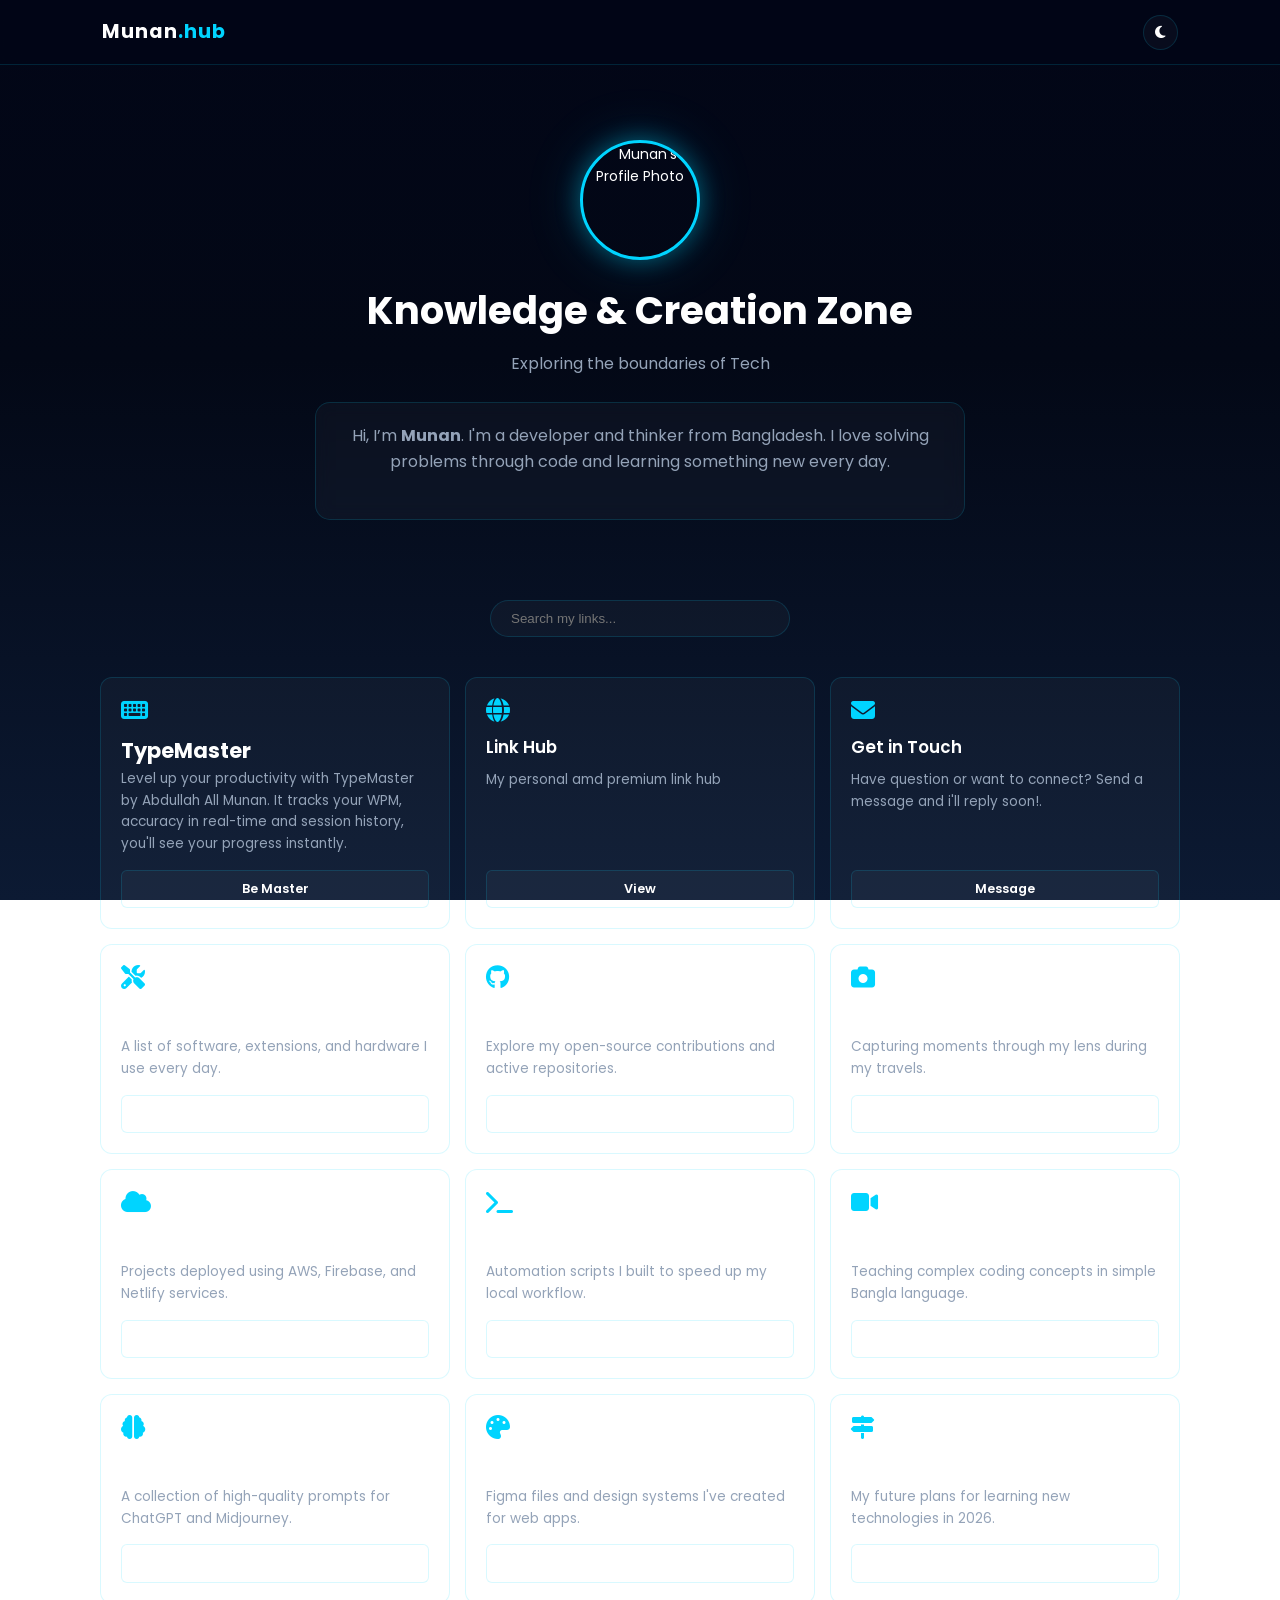
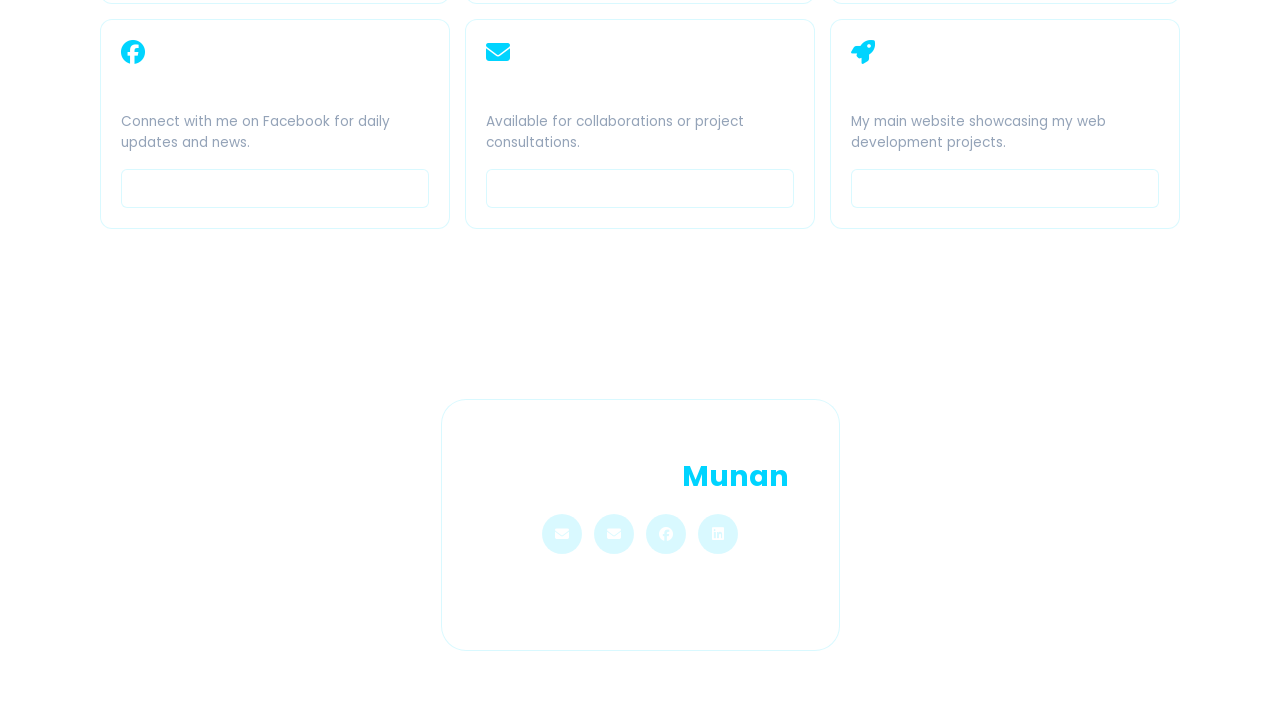
==== index.html @ fcc2771f "Fix HTML encoding issues in index.html" ====
<!DOCTYPE html>
<html lang="en">
<head>
    <meta charset="UTF-8">
    <meta name="viewport" content="width=device-width, initial-scale=1.0">
    <title>Munan | Link Hub 2026</title>
    
    <link href="https://fonts.googleapis.com/css2?family=Hind+Siliguri:wght@400;600&family=Poppins:wght@300;400;600;700&display=swap" rel="stylesheet">
    <link rel="stylesheet" href="https://cdnjs.cloudflare.com/ajax/libs/font-awesome/6.4.0/css/all.min.css">

    <style>
        /* সব লিঙ্কের আন্ডারলাইন সরবে */
                a {
                 text-decoration: none; transition: 0.3s; /* মসৃণ পরিবর্তনের জন্য */
                  }

        /* মাউস কার্সর লিঙ্কের ওপর নিলে আন্ডারলাইন দেখা যাবে */
                a:hover {
                 text-decoration: underline;
                        }



/* --- PROFILE PHOTO --- */
.profile-photo-wrap {
    display: flex;
    justify-content: center;
    margin-bottom: 20px;
}
.profile-photo {
    width: 120px;
    height: 120px;
    border-radius: 50%;
    border: 3px solid var(--accent);
    box-shadow: 0 0 25px rgba(0, 212, 255, 0.4), 0 0 60px rgba(0, 212, 255, 0.15);
    object-fit: cover;
    display: block;
    transition: transform 0.3s ease, box-shadow 0.3s ease;
}
.profile-photo:hover {
    transform: scale(1.06);
    box-shadow: 0 0 40px rgba(0, 212, 255, 0.65), 0 0 80px rgba(0, 212, 255, 0.2);
}







        /* --- DYNAMIC THEME VARIABLES --- */
        :root {
            /* DARK MODE: Black to Deep Blue Mid */
            --main-bg: linear-gradient(180deg, #020617 0%, #030816 40%, #0c1a33 100%);
            --card-bg: rgba(255, 255, 255, 0.03);
            --card-border: rgba(0, 212, 255, 0.15);
            --text-main: #ffffff;
            --text-muted: #94a3b8;
            --accent: #00d4ff;
            --nav-bg: rgba(2, 6, 23, 0.85);
        }

        [data-theme="light"] {
            /* LIGHT MODE: Ocean Blue to White */
            --main-bg: linear-gradient(180deg, #0ea5e9 0%, #bae6fd 50%, #ffffff 100%);
            --card-bg: rgba(255, 255, 255, 0.5);
            --card-border: rgba(14, 165, 233, 0.25);
            --text-main: #0f172a;
            --text-muted: #334155;
            --accent: #0284c7;
            --nav-bg: rgba(14, 165, 233, 0.85);
        }

        * { margin: 0; padding: 0; box-sizing: border-box; }

        body {
            background: var(--main-bg);
            background-attachment: fixed;
            color: var(--text-main);
            font-family: 'Poppins', 'Hind Siliguri', sans-serif;
            transition: background 0.5s ease;
            line-height: 1.6;
            font-size: 14px;
        }

        /* --- SMART NAVBAR --- */
        .navbar {
            display: flex; justify-content: space-between; align-items: center;
            padding: 0 8%; height: 65px; background: var(--nav-bg);
            backdrop-filter: blur(15px); position: fixed; width: 100%; top: 0;
            z-index: 1000; border-bottom: 1px solid var(--card-border);
            transition: top 0.4s ease;
        }
        .navbar-hidden { top: -80px; }
        .logo { font-size: 1.2rem; font-weight: 700; letter-spacing: 1px; }
        .logo span { color: var(--accent); }

        .theme-toggle {
            cursor: pointer; width: 35px; height: 35px; display: flex;
            align-items: center; justify-content: center; background: var(--card-bg);
            border: 1px solid var(--card-border); border-radius: 50%; color: var(--text-main);
        }

        /* --- HERO & INTRO --- */
        .hero { padding: 140px 20px 40px; text-align: center; }
        .hero h1 { font-size: 2.4rem; margin-bottom: 10px; font-weight: 700; }
        .hero p { font-size: 1rem; color: var(--text-muted); margin-bottom: 25px; }

        .intro-box {
            max-width: 650px; margin: 0 auto 40px; padding: 20px;
            background: var(--card-bg); border: 1px solid var(--card-border);
            border-radius: 15px; backdrop-filter: blur(8px); font-size: 0.9rem;
        }

        /* --- SEARCH --- */
        .search-wrap { display: flex; justify-content: center; margin-bottom: 40px; }
        #search {
            width: 300px; padding: 10px 20px; border-radius: 25px;
            border: 1px solid var(--card-border); background: var(--card-bg);
            color: var(--text-main); outline: none; transition: 0.3s;
        }
        #search:focus { border-color: var(--accent); width: 350px; }

        /* --- GRID --- */
        .container { max-width: 1200px; margin: 0 auto; padding-bottom: 60px; }
        .grid {
            display: grid;
            grid-template-columns: repeat(auto-fit, minmax(260px, 1fr));
            gap: 15px; padding: 0 5%;
        }

        .card {
            background: var(--card-bg); border: 1px solid var(--card-border);
            border-radius: 12px; padding: 20px; transition: all 0.3s ease;
            display: flex; flex-direction: column; align-items: flex-start;
        }
        .card:hover {
            transform: translateY(-5px); border-color: var(--accent);
            box-shadow: 0 10px 25px rgba(0,0,0,0.15);
            background: rgba(255, 255, 255, 0.05);
        }
        [data-theme="light"] .card:hover { background: rgba(255, 255, 255, 0.8); }

        .card i { font-size: 1.5rem; color: var(--accent); margin-bottom: 12px; }
        .card h3 { font-size: 1.05rem; margin-bottom: 8px; font-weight: 600; }
        .card p { font-size: 0.85rem; color: var(--text-muted); margin-bottom: 15px; flex-grow: 1; }

        .btn {
            width: 100%; text-align: center; padding: 8px;
            background: var(--card-bg); border: 1px solid var(--card-border);
            border-radius: 6px; color: var(--text-main); font-size: 0.8rem;
            font-weight: 600; transition: 0.3s;
        }
        .btn:hover { background: var(--accent); color: #fff; border-color: var(--accent); }

        /* --- GORGEOUS FOOTER --- */
        footer { margin-top: 50px; padding: 60px 0; text-align: center; }
        .footer-card {
            background: var(--card-bg); border: 1px solid var(--card-border);
            display: inline-block; padding: 35px 50px; border-radius: 25px;
            backdrop-filter: blur(15px); transition: 0.3s;
        }
        .footer-card:hover { border-color: var(--accent); box-shadow: 0 0 30px var(--card-border); }
        .footer-card h2 { font-size: 1.8rem; margin-bottom: 8px; }
        .footer-card h2 span { color: var(--accent); }
        
        .socials { display: flex; gap: 12px; justify-content: center; margin: 15px 0; }
        .socials a {
            width: 40px; height: 40px; background: var(--card-border);
            display: flex; align-items: center; justify-content: center;
            border-radius: 50%; transition: 0.3s; color: var(--text-main);
        }
        .socials a:hover { background: var(--accent); color: white; transform: rotate(360deg); }

        @media (max-width: 768px) {
            .hero h1 { font-size: 1.8rem; }
            .grid { grid-template-columns: 1fr; }
        }
    </style>
</head>
<body>

    <nav class="navbar" id="navbar">
        <div class="logo">Munan<span>.hub</span></div>
        <div class="theme-toggle" id="themeBtn">
            <i class="fas fa-moon"></i>
        </div>
    </nav>

    <header class="hero">


<!-- Round Profile Photo -->
<div class="profile-photo-wrap">
    <img 
        src="Image.jpeg" 
        alt="Munan's Profile Photo" 
        class="profile-photo"
    >



</div>

        <h1>Knowledge & Creation Zone</h1>
        <p>Exploring the boundaries of Tech</p>
        
        <div class="intro-box">
            <p>
                Hi, I’m <strong>Munan</strong>. I'm a developer and thinker from Bangladesh. 
                 I love solving problems through code and learning something new every day.
            </p>
        </div>
    </header>

    <div class="search-wrap">
        <input type="text" id="search" placeholder="Search my links...">
    </div>

    <section class="container">
        <div class="grid" id="linkGrid">
            
            


            <div class="card">
                <i class="fas fa-keyboard"></i>
                <h2>TypeMaster</h2>
                <p>Level up your productivity with TypeMaster by Abdullah All Munan. 
                    It tracks your WPM, accuracy in real-time
                    and session history, you'll see your progress instantly.
                    </p>
                <a href="TypeMaster.html" class="btn" style="text-decoration: none;" >Be Master</a>
            </div>



            <div class="card">
                <i class="fas fa-globe"></i>
                <h3>Link Hub</h3>
                <p> My personal amd premium link hub</p>
                <a href="part1.html" class="btn">View</a>
            </div>

            <div class="card">
                <i class="fas fa-envelope"></i>
                <h3>Get in Touch</h3>
                <p>Have question or want to connect? Send a message and i'll reply soon!.</p>
                <a href="contact.html" class="btn">Message</a>
            </div>


            <div class="card">
                <i class="fas fa-tools"></i>
                <h3>My Toolbox</h3>
                <p>A list of software, extensions, and hardware I use every day.</p>
                <a href="https://facebook.com" class="btn">Check Tools</a>
            </div>

            <div class="card">
                <i class="fab fa-github"></i>
                <h3>GitHub Profile</h3>
                <p>Explore my open-source contributions and active repositories.</p>
                <a href="https://github.com" class="btn">Follow GitHub</a>
            </div>

            <div class="card">
                <i class="fas fa-camera"></i>
                <h3>Photography</h3>
                <p>Capturing moments through my lens during my travels.</p>
                <a href="https://facebook.com" class="btn">View Gallery</a>
            </div>

            <div class="card">
                <i class="fas fa-cloud"></i>
                <h3>Cloud Skills</h3>
                <p>Projects deployed using AWS, Firebase, and Netlify services.</p>
                <a href="https://facebook.com" class="btn">See Deploys</a>
            </div>

            <div class="card">
                <i class="fas fa-terminal"></i>
                <h3>CLI Utilities</h3>
                <p>Automation scripts I built to speed up my local workflow.</p>
                <a href="https://facebook.com" class="btn">Get Scripts</a>
            </div>

            <div class="card">
                <i class="fas fa-video"></i>
                <h3>Video Tutorials</h3>
                <p>Teaching complex coding concepts in simple Bangla language.</p>
                <a href="https://facebook.com" class="btn">Watch YouTube</a>
            </div>

            <div class="card">
                <i class="fas fa-brain"></i>
                <h3>AI Prompts</h3>
                <p>A collection of high-quality prompts for ChatGPT and Midjourney.</p>
                <a href="https://facebook.com" class="btn">Get Prompts</a>
            </div>

            <div class="card">
                <i class="fas fa-palette"></i>
                <h3>UI Designs</h3>
                <p>Figma files and design systems I've created for web apps.</p>
                <a href="https://facebook.com" class="btn">See Design</a>
            </div>

            <div class="card">
                <i class="fas fa-map-signs"></i>
                <h3>Roadmap</h3>
                <p>My future plans for learning new technologies in 2026.</p>
                <a href="https://facebook.com" class="btn">View Path</a>
            </div>

            <div class="card">
                <i class="fab fa-facebook"></i>
                <h3>Social Media</h3>
                <p>Connect with me on Facebook for daily updates and news.</p>
                <a href="https://facebook.com" class="btn">Connect</a>
            </div>

            <div class="card">
                <i class="fas fa-envelope"></i>
                <h3>Contact Me</h3>
                <p>Available for collaborations or project consultations.</p>
                <a href="mailto:allmunanabdullah@gmail.com" class="btn">Send Email</a>
            </div>
            <div class="card">
                <i class="fas fa-rocket"></i>
                <h3>Personal Portfolio</h3>
                <p>My main website showcasing my web development projects.</p>
                <a href="https://munan07.github.io/firstweb/" class="btn">Visit Website</a>
            </div>

        </div>
    </section>

    <footer>
        <div class="footer-card">
            <p style="text-transform: uppercase; letter-spacing: 2px; font-size: 0.7rem; opacity: 0.7;">Developed By</p>
            <h2>Abdullah All <span>Munan</span></h2>
            
            <div class="socials">
                <a href="mailto:allmunanabdullah@gmail.com"><i class="fas fa-envelope"></i></a>
                <a href="contact.html"><i class="fas fa-envelope"></i></a>
                <a href="https://www.facebook.com/share/18E4oCwqfT/"><i class="fab fa-facebook"></i></a>
                <a href="https://www.linkedin.com/in/abdullah-all-munan-b447133b2?utm_source=share&utm_campaign=share_via&utm_content=profile&utm_medium=android_app"><i class="fab fa-linkedin"></i></a>
            </div>

            <div style="font-size: 0.8rem; margin-top: 20px; opacity: 0.6;">
                <p>Location: Bangladesh</p>
                <p>© 2026 Interactive Portal</p>
            </div>
        </div>
    </footer>

    <script>
        // 1. Theme Toggle Logic
        const themeBtn = document.getElementById('themeBtn');
        const icon = themeBtn.querySelector('i');
        
        themeBtn.onclick = () => {
            if(document.body.getAttribute('data-theme') === 'light') {
                document.body.removeAttribute('data-theme');
                icon.className = 'fas fa-moon';
            } else {
                document.body.setAttribute('data-theme', 'light');
                icon.className = 'fas fa-sun';
            }
        };

        // 2. Hide Navbar on Scroll
        let lastScroll = window.scrollY;
        window.onscroll = () => {
            const nav = document.getElementById('navbar');
            if (window.scrollY > lastScroll && window.scrollY > 100) {
                nav.classList.add('navbar-hidden');
            } else {
                nav.classList.remove('navbar-hidden');
            }
            lastScroll = window.scrollY;
        };

        // 3. Search Filter Logic
        document.getElementById('search').onkeyup = function() {
            let val = this.value.toLowerCase();
            document.querySelectorAll('.card').forEach(card => {
                let text = card.innerText.toLowerCase();
                card.style.display = text.includes(val) ? "flex" : "none";
            });
        };
    </script>
</body>

</html>
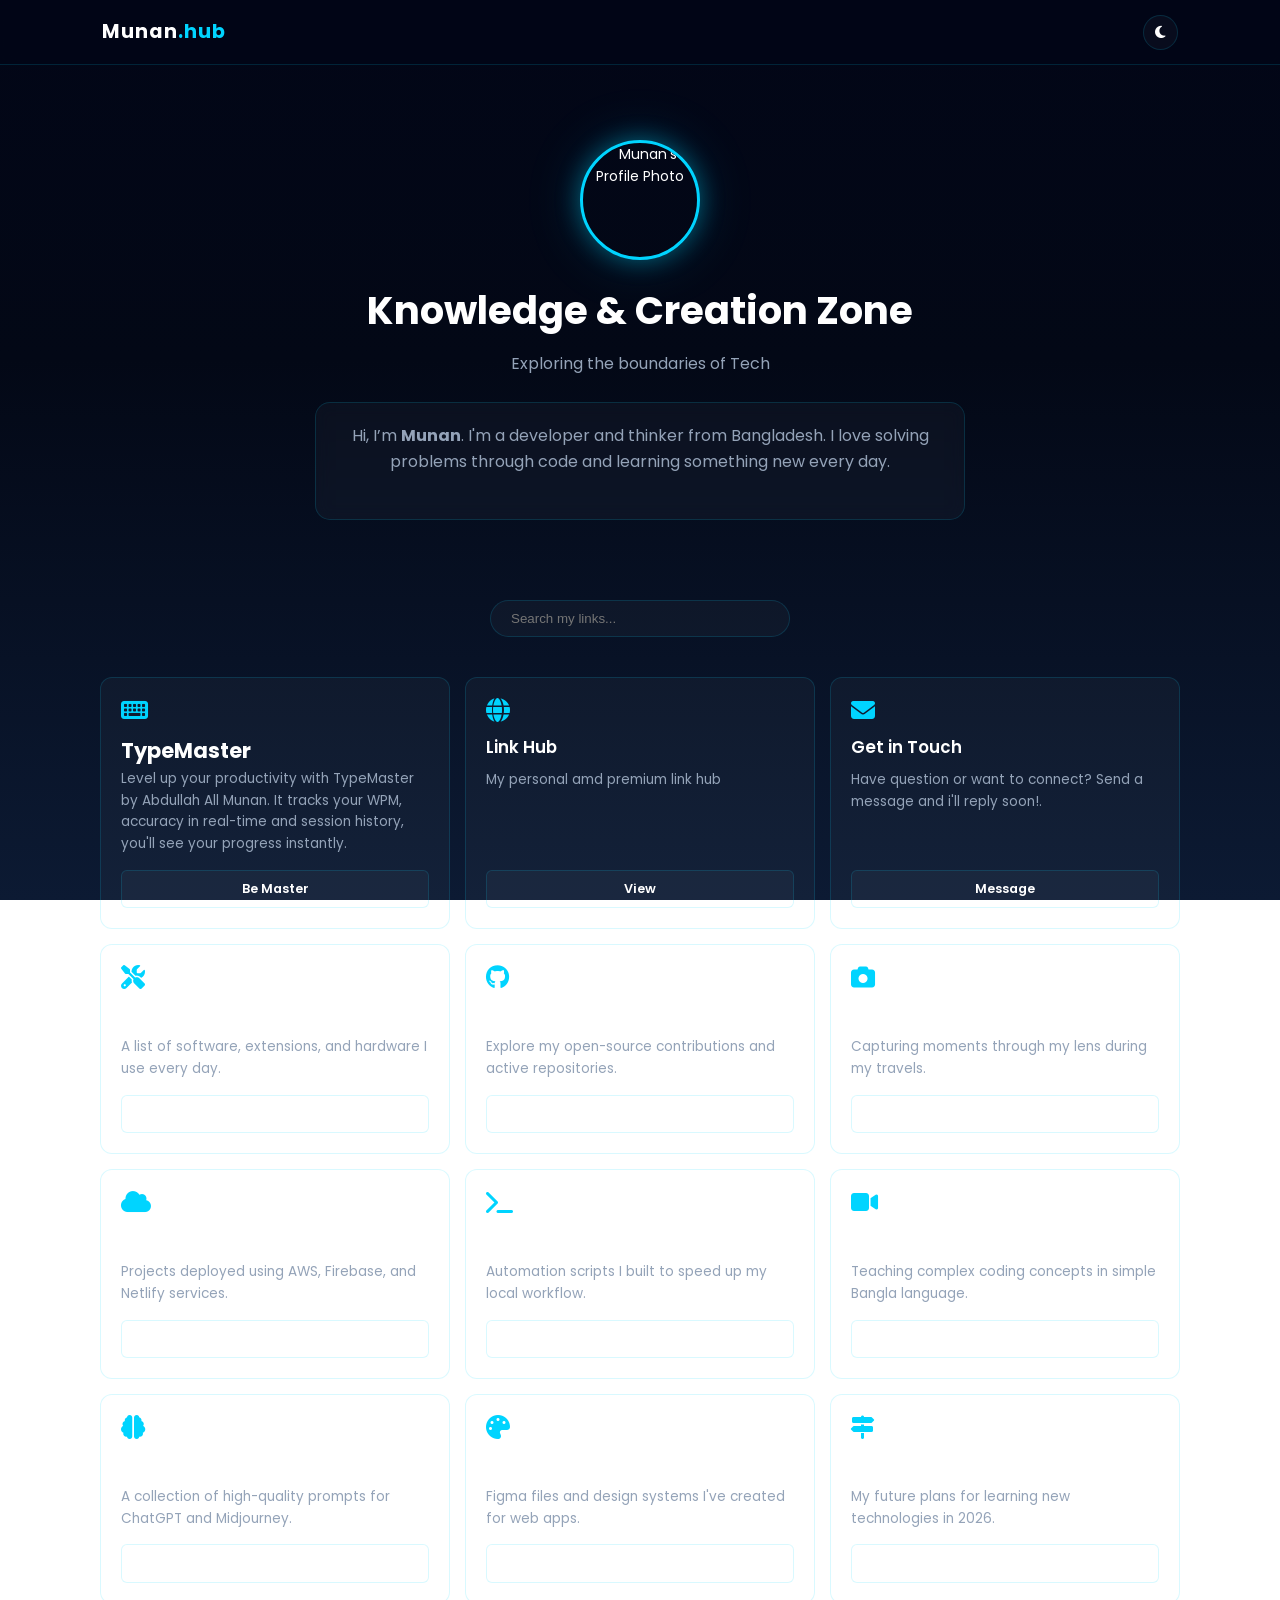
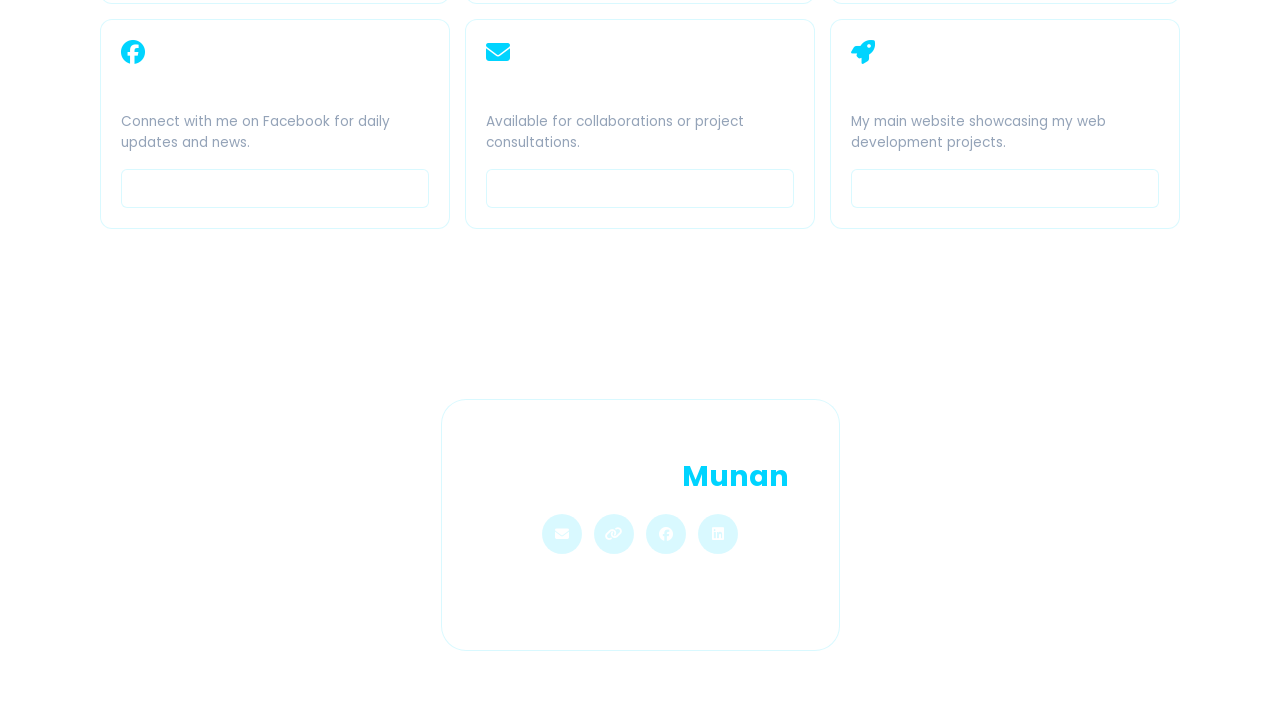
==== commit 6edba6af: "Fix HTML encoding issues in index.html" ====
--- a/index.html
+++ b/index.html
@@ -343,7 +343,7 @@
             
             <div class="socials">
                 <a href="mailto:allmunanabdullah@gmail.com"><i class="fas fa-envelope"></i></a>
-                <a href="contact.html"><i class="fas fa-envelope"></i></a>
+                <a href="contact.html"><i class="fas fa-link"></i></a>
                 <a href="https://www.facebook.com/share/18E4oCwqfT/"><i class="fab fa-facebook"></i></a>
                 <a href="https://www.linkedin.com/in/abdullah-all-munan-b447133b2?utm_source=share&utm_campaign=share_via&utm_content=profile&utm_medium=android_app"><i class="fab fa-linkedin"></i></a>
             </div>
@@ -374,7 +374,7 @@
         let lastScroll = window.scrollY;
         window.onscroll = () => {
             const nav = document.getElementById('navbar');
-            if (window.scrollY > lastScroll && window.scrollY > 100) {
+            if (window.scrollY > lastScroll && window.scrollY > 70) {
                 nav.classList.add('navbar-hidden');
             } else {
                 nav.classList.remove('navbar-hidden');
@@ -394,3 +394,4 @@
 </body>
 
 </html>
+
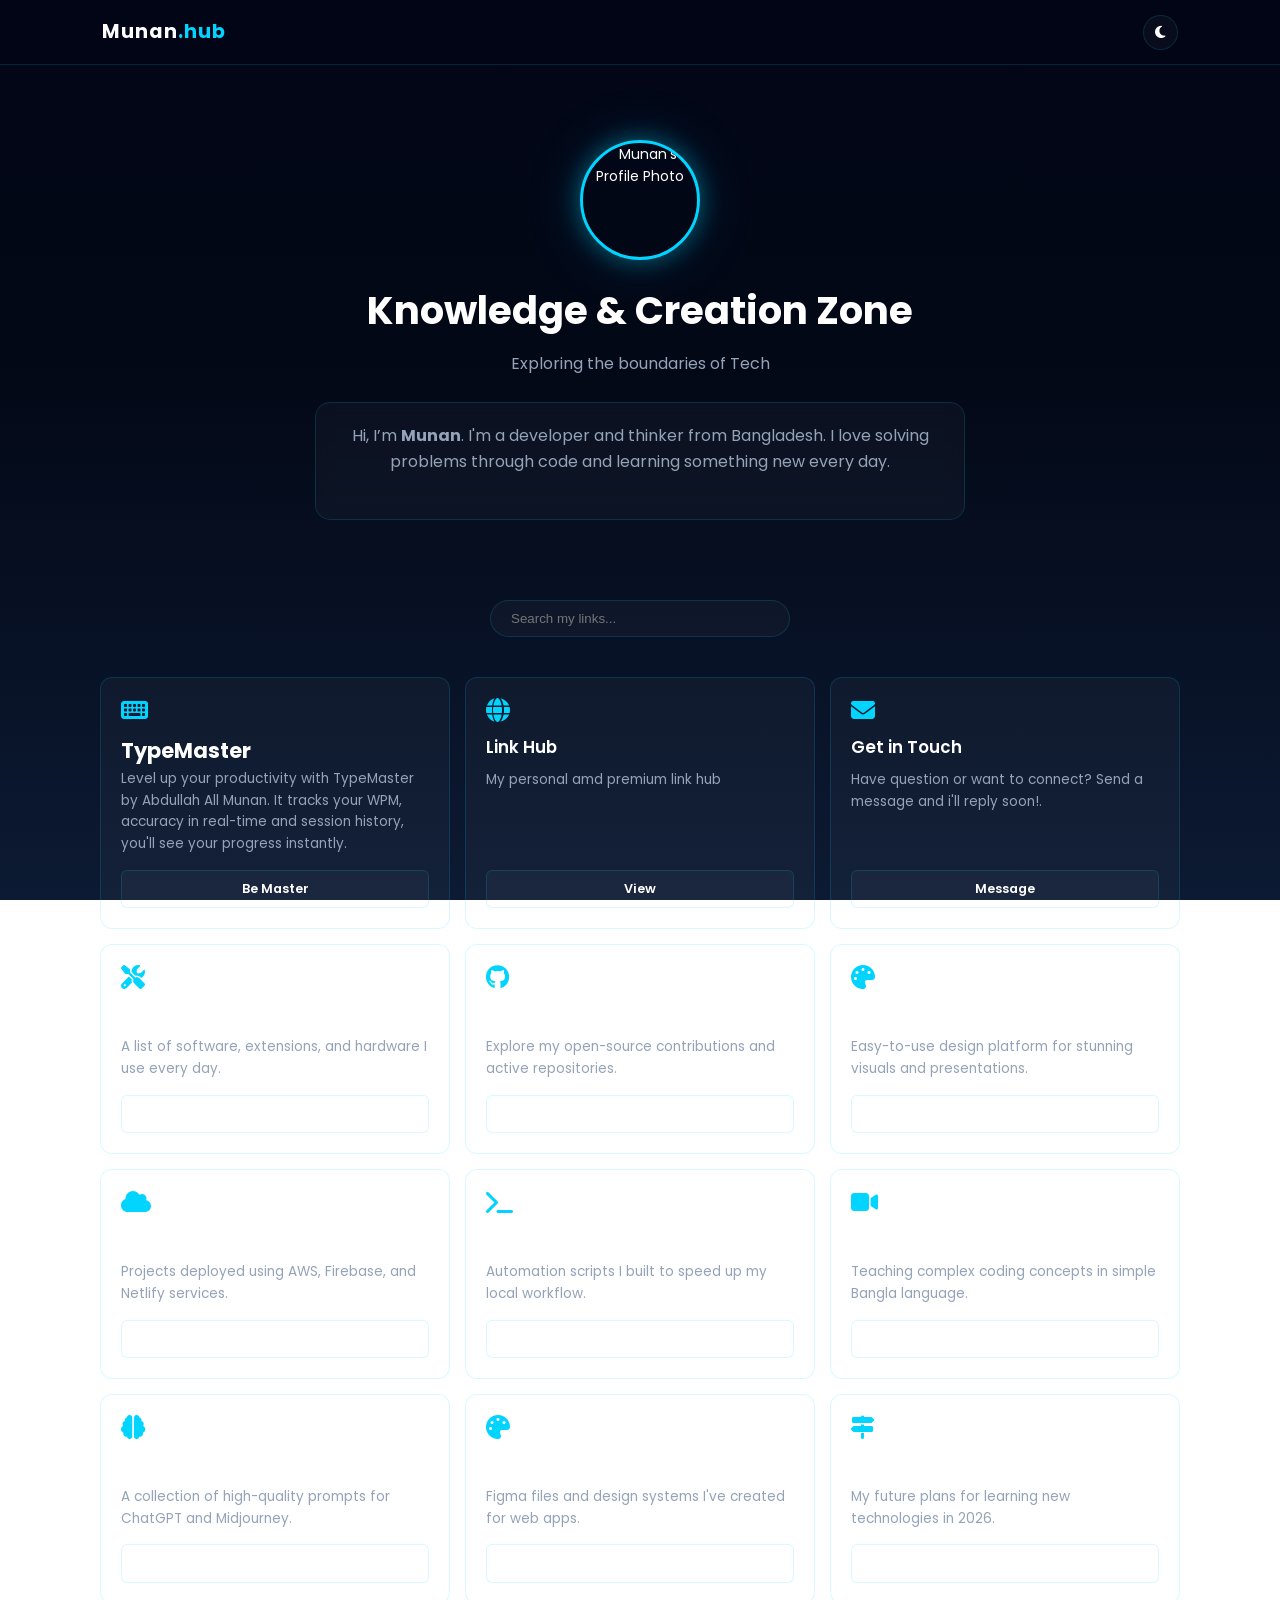
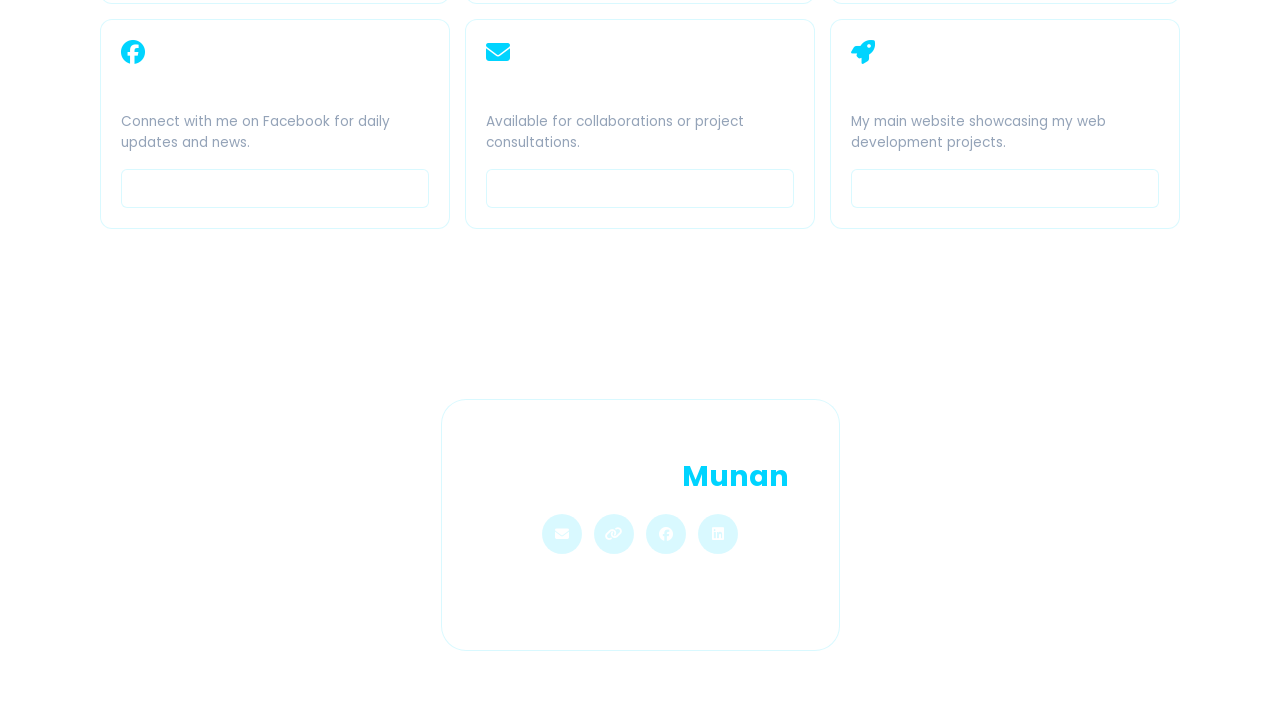
==== commit 180b82ff: "Fix HTML encoding issues in index.html" ====
--- a/index.html
+++ b/index.html
@@ -14,11 +14,11 @@
                  text-decoration: none; transition: 0.3s; /* মসৃণ পরিবর্তনের জন্য */
                   }
 
-        /* মাউস কার্সর লিঙ্কের ওপর নিলে আন্ডারলাইন দেখা যাবে */
+        /* মাউস কার্সর লিঙ্কের ওপর নিলে আন্ডারলাইন দেখা যাবে
                 a:hover {
                  text-decoration: underline;
                         }
-
+        */
 
 
 /* --- PROFILE PHOTO --- */
@@ -254,21 +254,21 @@
                 <i class="fas fa-tools"></i>
                 <h3>My Toolbox</h3>
                 <p>A list of software, extensions, and hardware I use every day.</p>
-                <a href="https://facebook.com" class="btn">Check Tools</a>
+                <a href="tools.html" class="btn">Check Tools</a>
             </div>
 
             <div class="card">
                 <i class="fab fa-github"></i>
                 <h3>GitHub Profile</h3>
                 <p>Explore my open-source contributions and active repositories.</p>
-                <a href="https://github.com" class="btn">Follow GitHub</a>
-            </div>
-
-            <div class="card">
-                <i class="fas fa-camera"></i>
-                <h3>Photography</h3>
-                <p>Capturing moments through my lens during my travels.</p>
-                <a href="https://facebook.com" class="btn">View Gallery</a>
+                <a href="https://github.com/munan07" class="btn">Follow GitHub</a>
+            </div>
+
+            <div class="card">
+                    <i class="fas fa-palette"></i>
+                    <h3>Canva</h3>
+                    <p>Easy-to-use design platform for stunning visuals and presentations.</p>
+                    <a href="https://www.canva.com" class="btn">Visit Site </a> 
             </div>
 
             <div class="card">
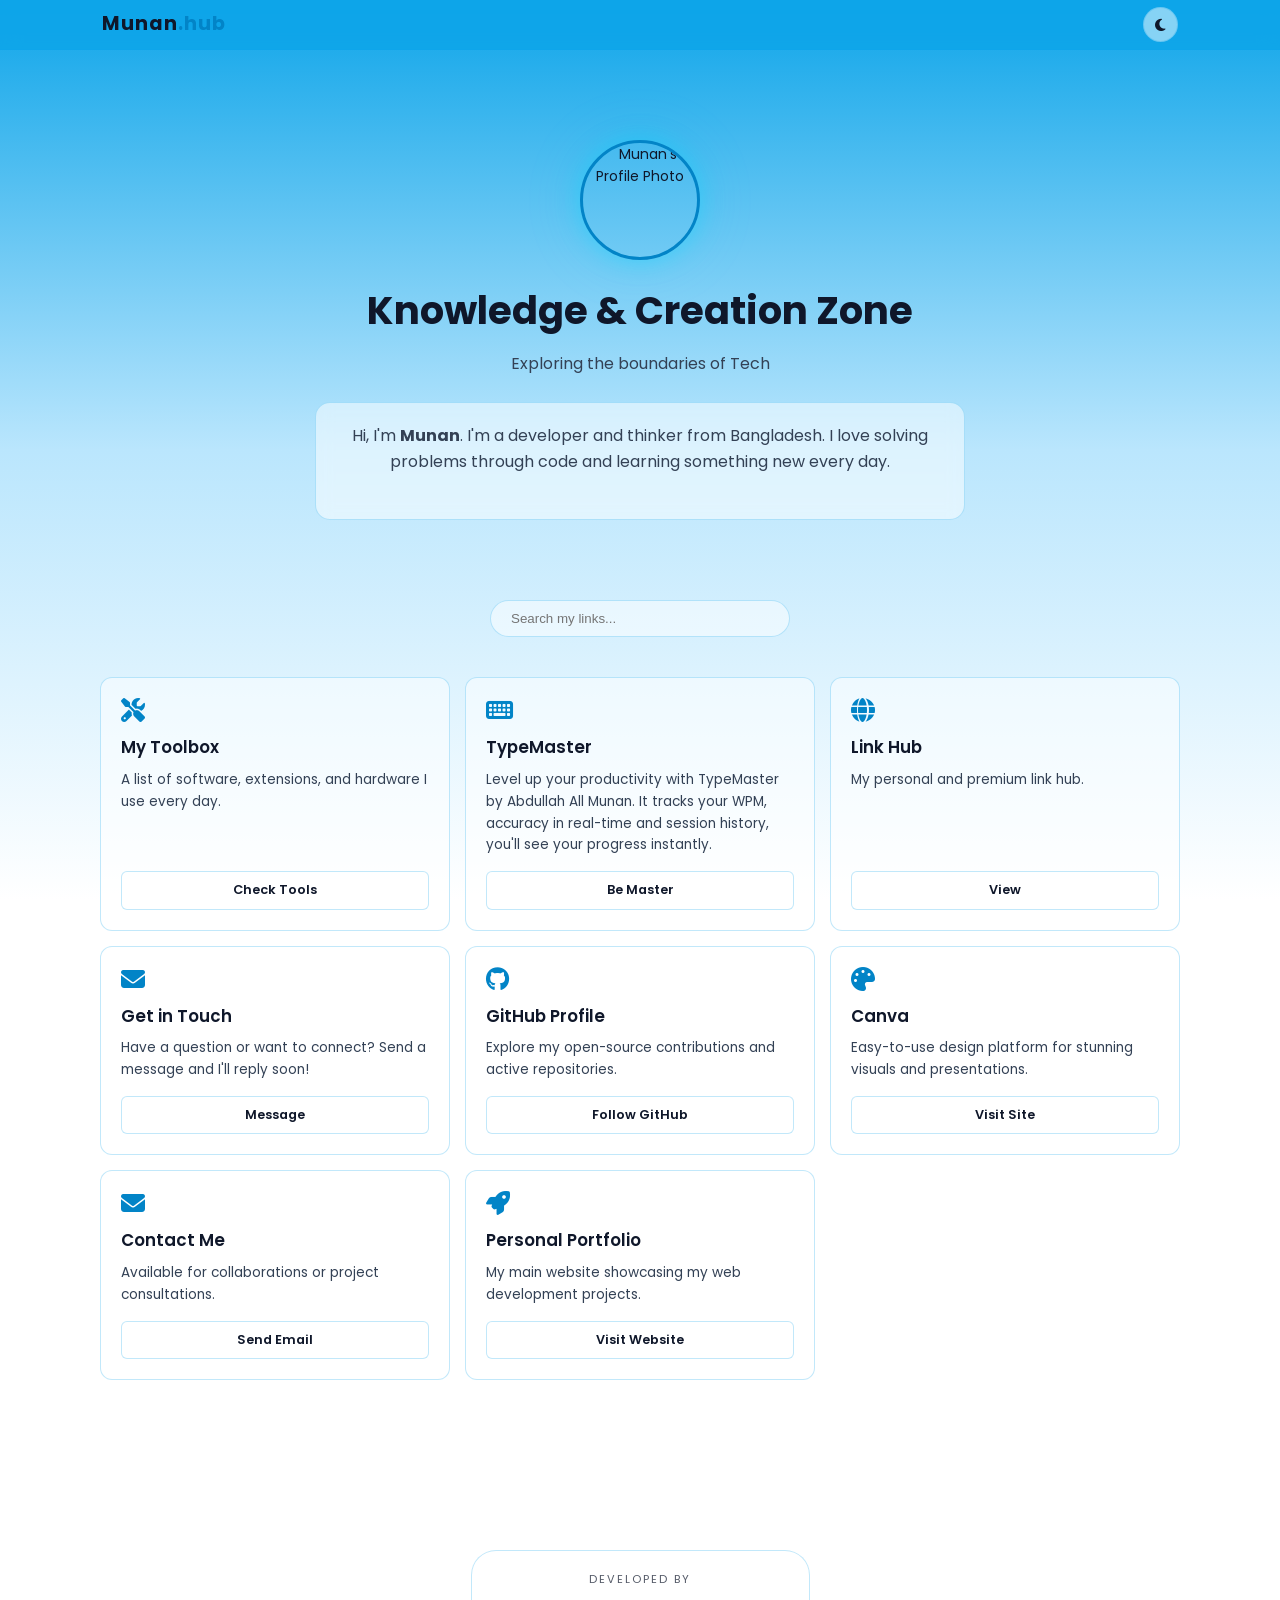
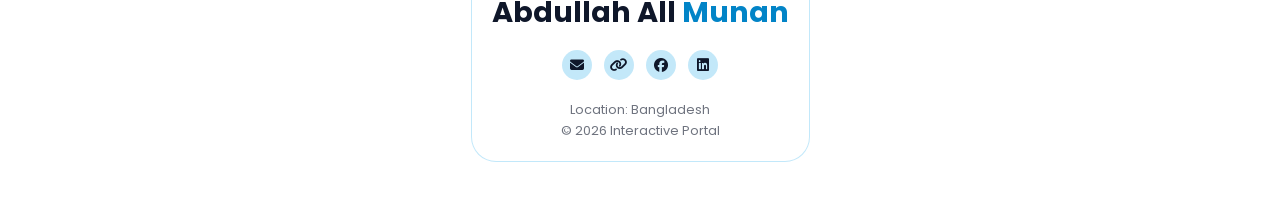
==== commit 94f46e66: "Refactor HTML structure and styles for clarity" ====
--- a/index.html
+++ b/index.html
@@ -9,48 +9,45 @@
     <link rel="stylesheet" href="https://cdnjs.cloudflare.com/ajax/libs/font-awesome/6.4.0/css/all.min.css">
 
     <style>
-        /* সব লিঙ্কের আন্ডারলাইন সরবে */
-                a {
-                 text-decoration: none; transition: 0.3s; /* মসৃণ পরিবর্তনের জন্য */
-                  }
-
-        /* মাউস কার্সর লিঙ্কের ওপর নিলে আন্ডারলাইন দেখা যাবে
-                a:hover {
-                 text-decoration: underline;
-                        }
-        */
-
-
-/* --- PROFILE PHOTO --- */
-.profile-photo-wrap {
-    display: flex;
-    justify-content: center;
-    margin-bottom: 20px;
-}
-.profile-photo {
-    width: 120px;
-    height: 120px;
-    border-radius: 50%;
-    border: 3px solid var(--accent);
-    box-shadow: 0 0 25px rgba(0, 212, 255, 0.4), 0 0 60px rgba(0, 212, 255, 0.15);
-    object-fit: cover;
-    display: block;
-    transition: transform 0.3s ease, box-shadow 0.3s ease;
-}
-.profile-photo:hover {
-    transform: scale(1.06);
-    box-shadow: 0 0 40px rgba(0, 212, 255, 0.65), 0 0 80px rgba(0, 212, 255, 0.2);
-}
-
-
-
-
-
-
+        a {
+            text-decoration: none; transition: 0.3s;
+        }
+
+        /* --- PROFILE PHOTO --- */
+        .profile-photo-wrap {
+            display: flex;
+            justify-content: center;
+            margin-bottom: 20px;
+        }
+        .profile-photo {
+            width: 120px;
+            height: 120px;
+            border-radius: 50%;
+            border: 3px solid var(--accent);
+            box-shadow: 0 0 25px rgba(0, 212, 255, 0.4), 0 0 60px rgba(0, 212, 255, 0.15);
+            object-fit: cover;
+            display: block;
+            transition: transform 0.3s ease, box-shadow 0.3s ease;
+        }
+        .profile-photo:hover {
+            transform: scale(1.06);
+            box-shadow: 0 0 40px rgba(0, 212, 255, 0.65), 0 0 80px rgba(0, 212, 255, 0.2);
+        }
 
         /* --- DYNAMIC THEME VARIABLES --- */
         :root {
-            /* DARK MODE: Black to Deep Blue Mid */
+            /* DEFAULT: LIGHT MODE — Ocean Blue to White */
+            --main-bg: linear-gradient(180deg, #0ea5e9 0%, #bae6fd 50%, #ffffff 100%);
+            --card-bg: rgba(255, 255, 255, 0.5);
+            --card-border: rgba(14, 165, 233, 0.25);
+            --text-main: #0f172a;
+            --text-muted: #334155;
+            --accent: #0284c7;
+            --nav-bg: rgba(14, 165, 233, 0.85);
+        }
+
+        [data-theme="dark"] {
+            /* DARK MODE: Black to Deep Blue */
             --main-bg: linear-gradient(180deg, #020617 0%, #030816 40%, #0c1a33 100%);
             --card-bg: rgba(255, 255, 255, 0.03);
             --card-border: rgba(0, 212, 255, 0.15);
@@ -58,17 +55,6 @@
             --text-muted: #94a3b8;
             --accent: #00d4ff;
             --nav-bg: rgba(2, 6, 23, 0.85);
-        }
-
-        [data-theme="light"] {
-            /* LIGHT MODE: Ocean Blue to White */
-            --main-bg: linear-gradient(180deg, #0ea5e9 0%, #bae6fd 50%, #ffffff 100%);
-            --card-bg: rgba(255, 255, 255, 0.5);
-            --card-border: rgba(14, 165, 233, 0.25);
-            --text-main: #0f172a;
-            --text-muted: #334155;
-            --accent: #0284c7;
-            --nav-bg: rgba(14, 165, 233, 0.85);
         }
 
         * { margin: 0; padding: 0; box-sizing: border-box; }
@@ -86,10 +72,10 @@
         /* --- SMART NAVBAR --- */
         .navbar {
             display: flex; justify-content: space-between; align-items: center;
-            padding: 0 8%; height: 65px; background: var(--nav-bg);
-            backdrop-filter: blur(15px); position: fixed; width: 100%; top: 0;
+            padding: 0 8%; height: 50px; background: var(--nav-bg);
+            backdrop-filter: blur(10px); position: fixed; width: 100%; top: 0;
             z-index: 1000; border-bottom: 1px solid var(--card-border);
-            transition: top 0.4s ease;
+            transition: top 0.1s ease;
         }
         .navbar-hidden { top: -80px; }
         .logo { font-size: 1.2rem; font-weight: 700; letter-spacing: 1px; }
@@ -137,9 +123,9 @@
         .card:hover {
             transform: translateY(-5px); border-color: var(--accent);
             box-shadow: 0 10px 25px rgba(0,0,0,0.15);
-            background: rgba(255, 255, 255, 0.05);
-        }
-        [data-theme="light"] .card:hover { background: rgba(255, 255, 255, 0.8); }
+            background: rgba(255, 255, 255, 0.8);
+        }
+        [data-theme="dark"] .card:hover { background: rgba(255, 255, 255, 0.05); }
 
         .card i { font-size: 1.5rem; color: var(--accent); margin-bottom: 12px; }
         .card h3 { font-size: 1.05rem; margin-bottom: 8px; font-weight: 600; }
@@ -153,11 +139,11 @@
         }
         .btn:hover { background: var(--accent); color: #fff; border-color: var(--accent); }
 
-        /* --- GORGEOUS FOOTER --- */
+        /* --- FOOTER --- */
         footer { margin-top: 50px; padding: 60px 0; text-align: center; }
         .footer-card {
             background: var(--card-bg); border: 1px solid var(--card-border);
-            display: inline-block; padding: 35px 50px; border-radius: 25px;
+            display: inline-block; padding: 20px 20px; border-radius: 25px;
             backdrop-filter: blur(15px); transition: 0.3s;
         }
         .footer-card:hover { border-color: var(--accent); box-shadow: 0 0 30px var(--card-border); }
@@ -166,7 +152,7 @@
         
         .socials { display: flex; gap: 12px; justify-content: center; margin: 15px 0; }
         .socials a {
-            width: 40px; height: 40px; background: var(--card-border);
+            width: 30px; height: 30px; background: var(--card-border);
             display: flex; align-items: center; justify-content: center;
             border-radius: 50%; transition: 0.3s; color: var(--text-main);
         }
@@ -188,27 +174,17 @@
     </nav>
 
     <header class="hero">
-
-
-<!-- Round Profile Photo -->
-<div class="profile-photo-wrap">
-    <img 
-        src="Image.jpeg" 
-        alt="Munan's Profile Photo" 
-        class="profile-photo"
-    >
-
-
-
-</div>
+        <div class="profile-photo-wrap">
+            <img src="Image.jpeg" alt="Munan's Profile Photo" class="profile-photo">
+        </div>
 
         <h1>Knowledge & Creation Zone</h1>
         <p>Exploring the boundaries of Tech</p>
         
         <div class="intro-box">
             <p>
-                Hi, I’m <strong>Munan</strong>. I'm a developer and thinker from Bangladesh. 
-                 I love solving problems through code and learning something new every day.
+                Hi, I'm <strong>Munan</strong>. I'm a developer and thinker from Bangladesh. 
+                I love solving problems through code and learning something new every day.
             </p>
         </div>
     </header>
@@ -219,37 +195,8 @@
 
     <section class="container">
         <div class="grid" id="linkGrid">
+
             
-            
-
-
-            <div class="card">
-                <i class="fas fa-keyboard"></i>
-                <h2>TypeMaster</h2>
-                <p>Level up your productivity with TypeMaster by Abdullah All Munan. 
-                    It tracks your WPM, accuracy in real-time
-                    and session history, you'll see your progress instantly.
-                    </p>
-                <a href="TypeMaster.html" class="btn" style="text-decoration: none;" >Be Master</a>
-            </div>
-
-
-
-            <div class="card">
-                <i class="fas fa-globe"></i>
-                <h3>Link Hub</h3>
-                <p> My personal amd premium link hub</p>
-                <a href="part1.html" class="btn">View</a>
-            </div>
-
-            <div class="card">
-                <i class="fas fa-envelope"></i>
-                <h3>Get in Touch</h3>
-                <p>Have question or want to connect? Send a message and i'll reply soon!.</p>
-                <a href="contact.html" class="btn">Message</a>
-            </div>
-
-
             <div class="card">
                 <i class="fas fa-tools"></i>
                 <h3>My Toolbox</h3>
@@ -257,6 +204,32 @@
                 <a href="tools.html" class="btn">Check Tools</a>
             </div>
 
+
+
+            <div class="card">
+                <i class="fas fa-keyboard"></i>
+                <h3>TypeMaster</h3>
+                <p>Level up your productivity with TypeMaster by Abdullah All Munan. 
+                    It tracks your WPM, accuracy in real-time
+                    and session history, you'll see your progress instantly.</p>
+                <a href="TypeMaster.html" class="btn">Be Master</a>
+            </div>
+
+            <div class="card">
+                <i class="fas fa-globe"></i>
+                <h3>Link Hub</h3>
+                <p>My personal and premium link hub.</p>
+                <a href="part1.html" class="btn">View</a>
+            </div>
+
+            <div class="card">
+                <i class="fas fa-envelope"></i>
+                <h3>Get in Touch</h3>
+                <p>Have a question or want to connect? Send a message and I'll reply soon!</p>
+                <a href="contact.html" class="btn">Message</a>
+            </div>
+
+
             <div class="card">
                 <i class="fab fa-github"></i>
                 <h3>GitHub Profile</h3>
@@ -264,61 +237,16 @@
                 <a href="https://github.com/munan07" class="btn">Follow GitHub</a>
             </div>
 
-            <div class="card">
-                    <i class="fas fa-palette"></i>
-                    <h3>Canva</h3>
-                    <p>Easy-to-use design platform for stunning visuals and presentations.</p>
-                    <a href="https://www.canva.com" class="btn">Visit Site </a> 
-            </div>
-
-            <div class="card">
-                <i class="fas fa-cloud"></i>
-                <h3>Cloud Skills</h3>
-                <p>Projects deployed using AWS, Firebase, and Netlify services.</p>
-                <a href="https://facebook.com" class="btn">See Deploys</a>
-            </div>
-
-            <div class="card">
-                <i class="fas fa-terminal"></i>
-                <h3>CLI Utilities</h3>
-                <p>Automation scripts I built to speed up my local workflow.</p>
-                <a href="https://facebook.com" class="btn">Get Scripts</a>
-            </div>
-
-            <div class="card">
-                <i class="fas fa-video"></i>
-                <h3>Video Tutorials</h3>
-                <p>Teaching complex coding concepts in simple Bangla language.</p>
-                <a href="https://facebook.com" class="btn">Watch YouTube</a>
-            </div>
-
-            <div class="card">
-                <i class="fas fa-brain"></i>
-                <h3>AI Prompts</h3>
-                <p>A collection of high-quality prompts for ChatGPT and Midjourney.</p>
-                <a href="https://facebook.com" class="btn">Get Prompts</a>
-            </div>
-
+            
             <div class="card">
                 <i class="fas fa-palette"></i>
-                <h3>UI Designs</h3>
-                <p>Figma files and design systems I've created for web apps.</p>
-                <a href="https://facebook.com" class="btn">See Design</a>
-            </div>
-
-            <div class="card">
-                <i class="fas fa-map-signs"></i>
-                <h3>Roadmap</h3>
-                <p>My future plans for learning new technologies in 2026.</p>
-                <a href="https://facebook.com" class="btn">View Path</a>
-            </div>
-
-            <div class="card">
-                <i class="fab fa-facebook"></i>
-                <h3>Social Media</h3>
-                <p>Connect with me on Facebook for daily updates and news.</p>
-                <a href="https://facebook.com" class="btn">Connect</a>
-            </div>
+                <h3>Canva</h3>
+                <p>Easy-to-use design platform for stunning visuals and presentations.</p>
+                <a href="https://www.canva.com" class="btn">Visit Site</a>
+            </div>
+
+           
+
 
             <div class="card">
                 <i class="fas fa-envelope"></i>
@@ -326,6 +254,7 @@
                 <p>Available for collaborations or project consultations.</p>
                 <a href="mailto:allmunanabdullah@gmail.com" class="btn">Send Email</a>
             </div>
+
             <div class="card">
                 <i class="fas fa-rocket"></i>
                 <h3>Personal Portfolio</h3>
@@ -356,16 +285,16 @@
     </footer>
 
     <script>
-        // 1. Theme Toggle Logic
+        // 1. Theme Toggle — default: light, click → dark
         const themeBtn = document.getElementById('themeBtn');
         const icon = themeBtn.querySelector('i');
-        
+
         themeBtn.onclick = () => {
-            if(document.body.getAttribute('data-theme') === 'light') {
+            if (document.body.getAttribute('data-theme') === 'dark') {
                 document.body.removeAttribute('data-theme');
                 icon.className = 'fas fa-moon';
             } else {
-                document.body.setAttribute('data-theme', 'light');
+                document.body.setAttribute('data-theme', 'dark');
                 icon.className = 'fas fa-sun';
             }
         };
@@ -382,7 +311,7 @@
             lastScroll = window.scrollY;
         };
 
-        // 3. Search Filter Logic
+        // 3. Search Filter
         document.getElementById('search').onkeyup = function() {
             let val = this.value.toLowerCase();
             document.querySelectorAll('.card').forEach(card => {
@@ -392,6 +321,4 @@
         };
     </script>
 </body>
-
 </html>
-
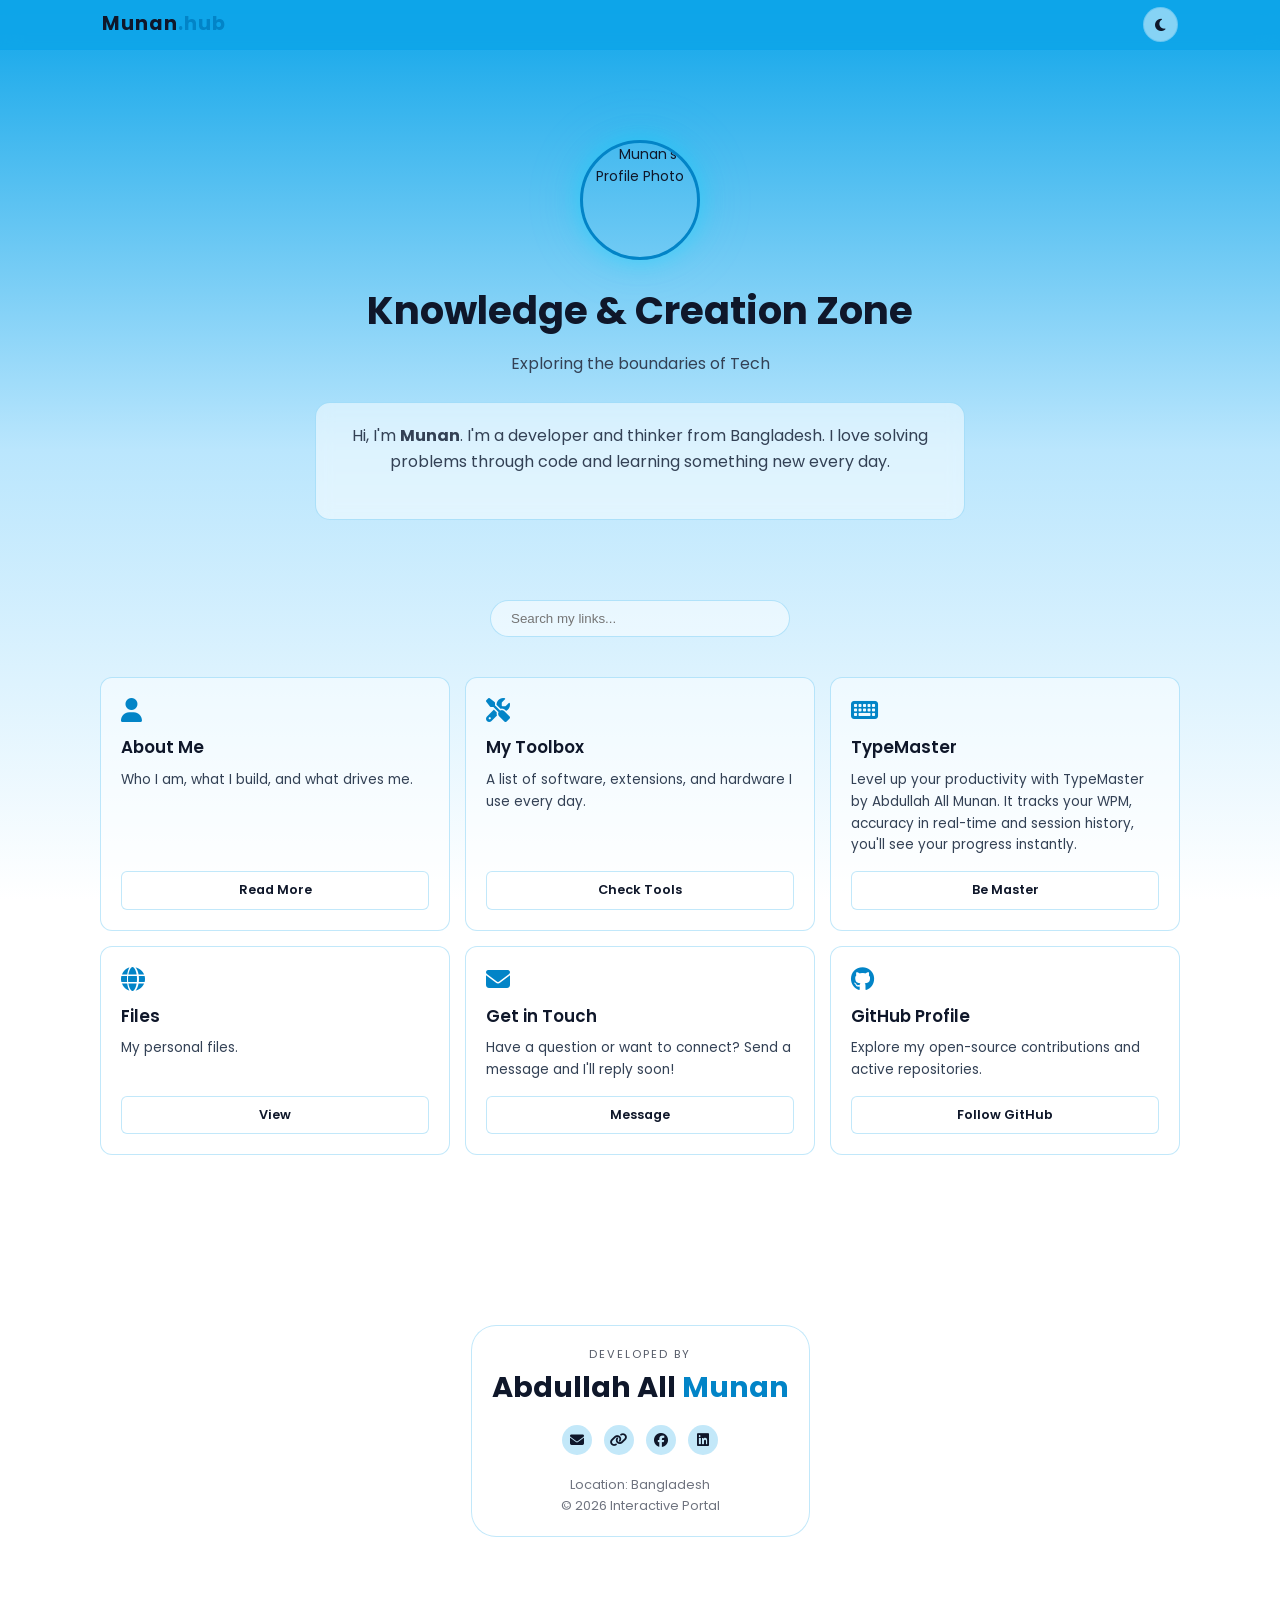
==== commit 21e6f9e7: "Fix HTML encoding issues in index.html" ====
--- a/index.html
+++ b/index.html
@@ -4,7 +4,7 @@
     <meta charset="UTF-8">
     <meta name="viewport" content="width=device-width, initial-scale=1.0">
     <title>Munan | Link Hub 2026</title>
-    
+    <link rel="icon" type="image/png" href="icon.png">
     <link href="https://fonts.googleapis.com/css2?family=Hind+Siliguri:wght@400;600&family=Poppins:wght@300;400;600;700&display=swap" rel="stylesheet">
     <link rel="stylesheet" href="https://cdnjs.cloudflare.com/ajax/libs/font-awesome/6.4.0/css/all.min.css">
 
@@ -196,7 +196,13 @@
     <section class="container">
         <div class="grid" id="linkGrid">
 
-            
+            <div class="card">
+                <i class="fas fa-user"></i>
+                <h3>About Me</h3>
+                <p>Who I am, what I build, and what drives me.</p>
+                <a href="about.html" class="btn">Read More</a>
+            </div>
+
             <div class="card">
                 <i class="fas fa-tools"></i>
                 <h3>My Toolbox</h3>
@@ -217,8 +223,8 @@
 
             <div class="card">
                 <i class="fas fa-globe"></i>
-                <h3>Link Hub</h3>
-                <p>My personal and premium link hub.</p>
+                <h3>Files</h3>
+                <p>My personal files.</p>
                 <a href="part1.html" class="btn">View</a>
             </div>
 
@@ -234,33 +240,12 @@
                 <i class="fab fa-github"></i>
                 <h3>GitHub Profile</h3>
                 <p>Explore my open-source contributions and active repositories.</p>
-                <a href="https://github.com/munan07" class="btn">Follow GitHub</a>
-            </div>
-
-            
-            <div class="card">
-                <i class="fas fa-palette"></i>
-                <h3>Canva</h3>
-                <p>Easy-to-use design platform for stunning visuals and presentations.</p>
-                <a href="https://www.canva.com" class="btn">Visit Site</a>
-            </div>
-
-           
-
-
-            <div class="card">
-                <i class="fas fa-envelope"></i>
-                <h3>Contact Me</h3>
-                <p>Available for collaborations or project consultations.</p>
-                <a href="mailto:allmunanabdullah@gmail.com" class="btn">Send Email</a>
-            </div>
-
-            <div class="card">
-                <i class="fas fa-rocket"></i>
-                <h3>Personal Portfolio</h3>
-                <p>My main website showcasing my web development projects.</p>
-                <a href="https://munan07.github.io/firstweb/" class="btn">Visit Website</a>
-            </div>
+                <a href="https://github.com/abamunan" class="btn">Follow GitHub</a>
+            </div>
+
+
+
+        
 
         </div>
     </section>
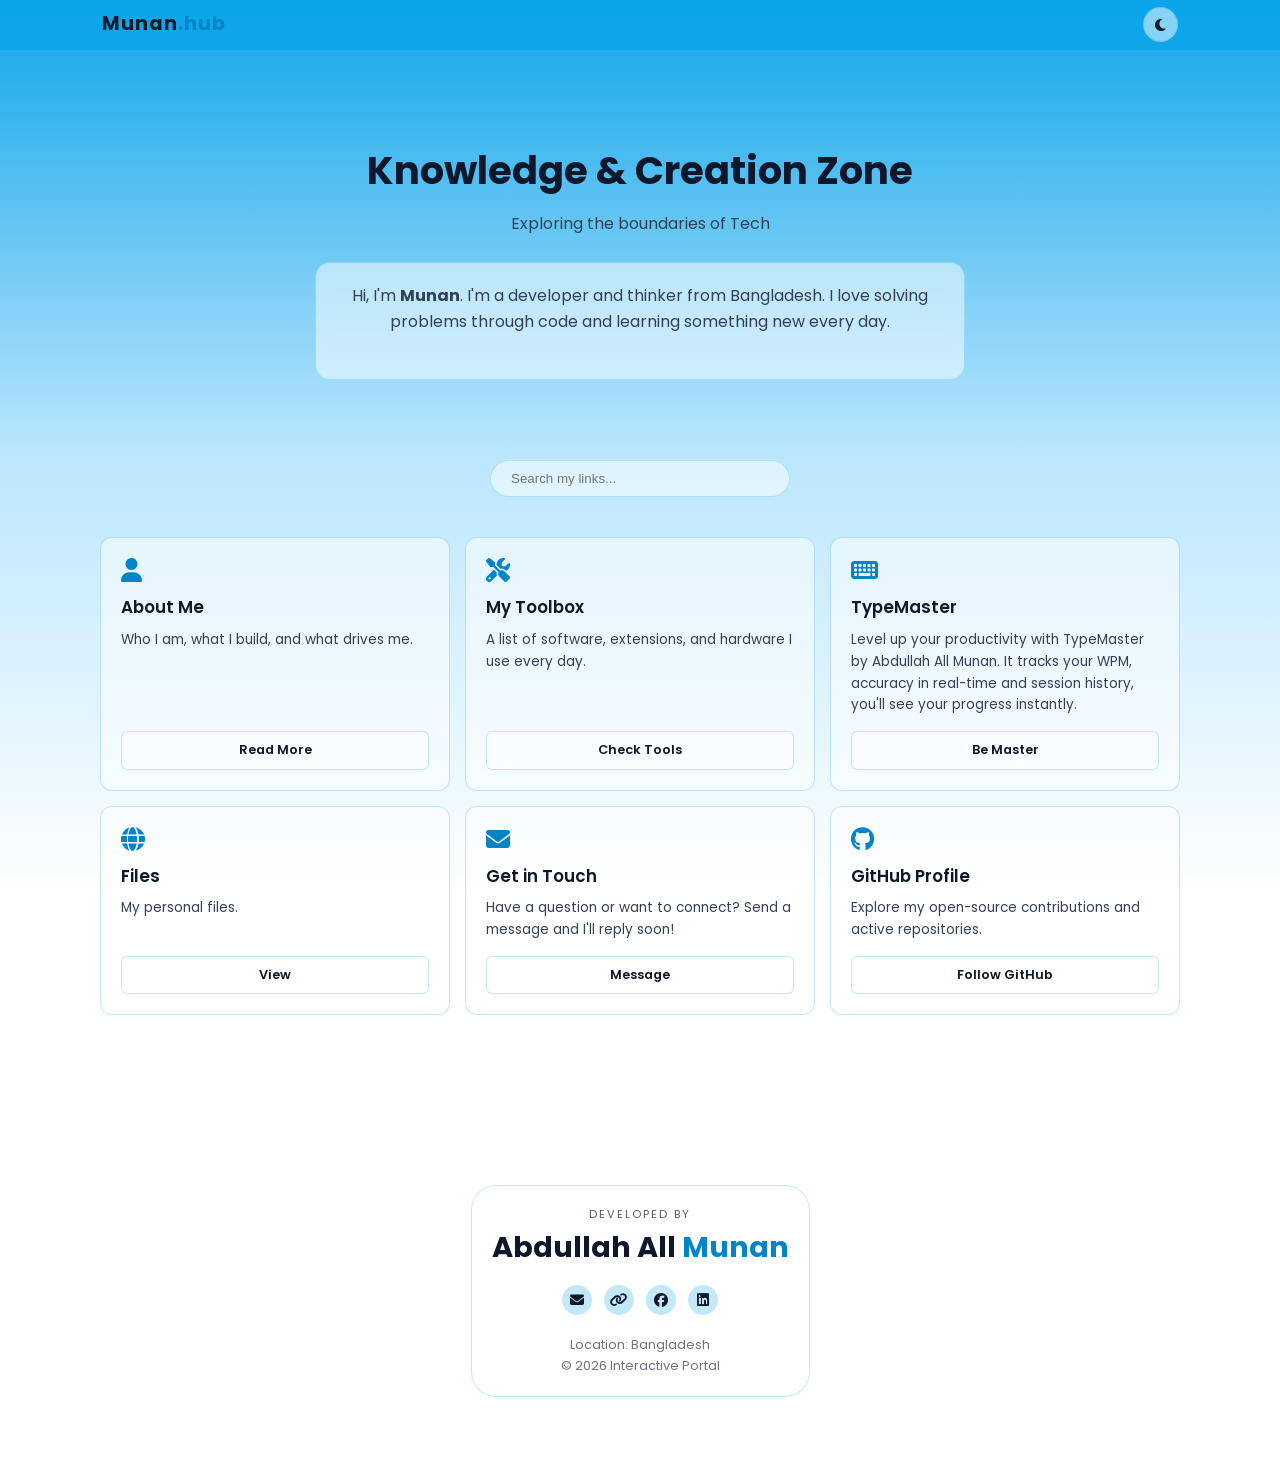
==== commit 96110e4f: "Add files via upload" ====
--- a/index.html
+++ b/index.html
@@ -13,8 +13,8 @@
             text-decoration: none; transition: 0.3s;
         }
 
-        /* --- PROFILE PHOTO --- */
-        .profile-photo-wrap {
+                                            /* --- PROFILE PHOTO --- */
+        /* .profile-photo-wrap {
             display: flex;
             justify-content: center;
             margin-bottom: 20px;
@@ -32,7 +32,7 @@
         .profile-photo:hover {
             transform: scale(1.06);
             box-shadow: 0 0 40px rgba(0, 212, 255, 0.65), 0 0 80px rgba(0, 212, 255, 0.2);
-        }
+        } */
 
         /* --- DYNAMIC THEME VARIABLES --- */
         :root {
@@ -174,9 +174,9 @@
     </nav>
 
     <header class="hero">
-        <div class="profile-photo-wrap">
+        <!-- <div class="profile-photo-wrap">
             <img src="Image.jpeg" alt="Munan's Profile Photo" class="profile-photo">
-        </div>
+        </div> -->
 
         <h1>Knowledge & Creation Zone</h1>
         <p>Exploring the boundaries of Tech</p>
@@ -306,4 +306,4 @@
         };
     </script>
 </body>
-</html>
+</html>
